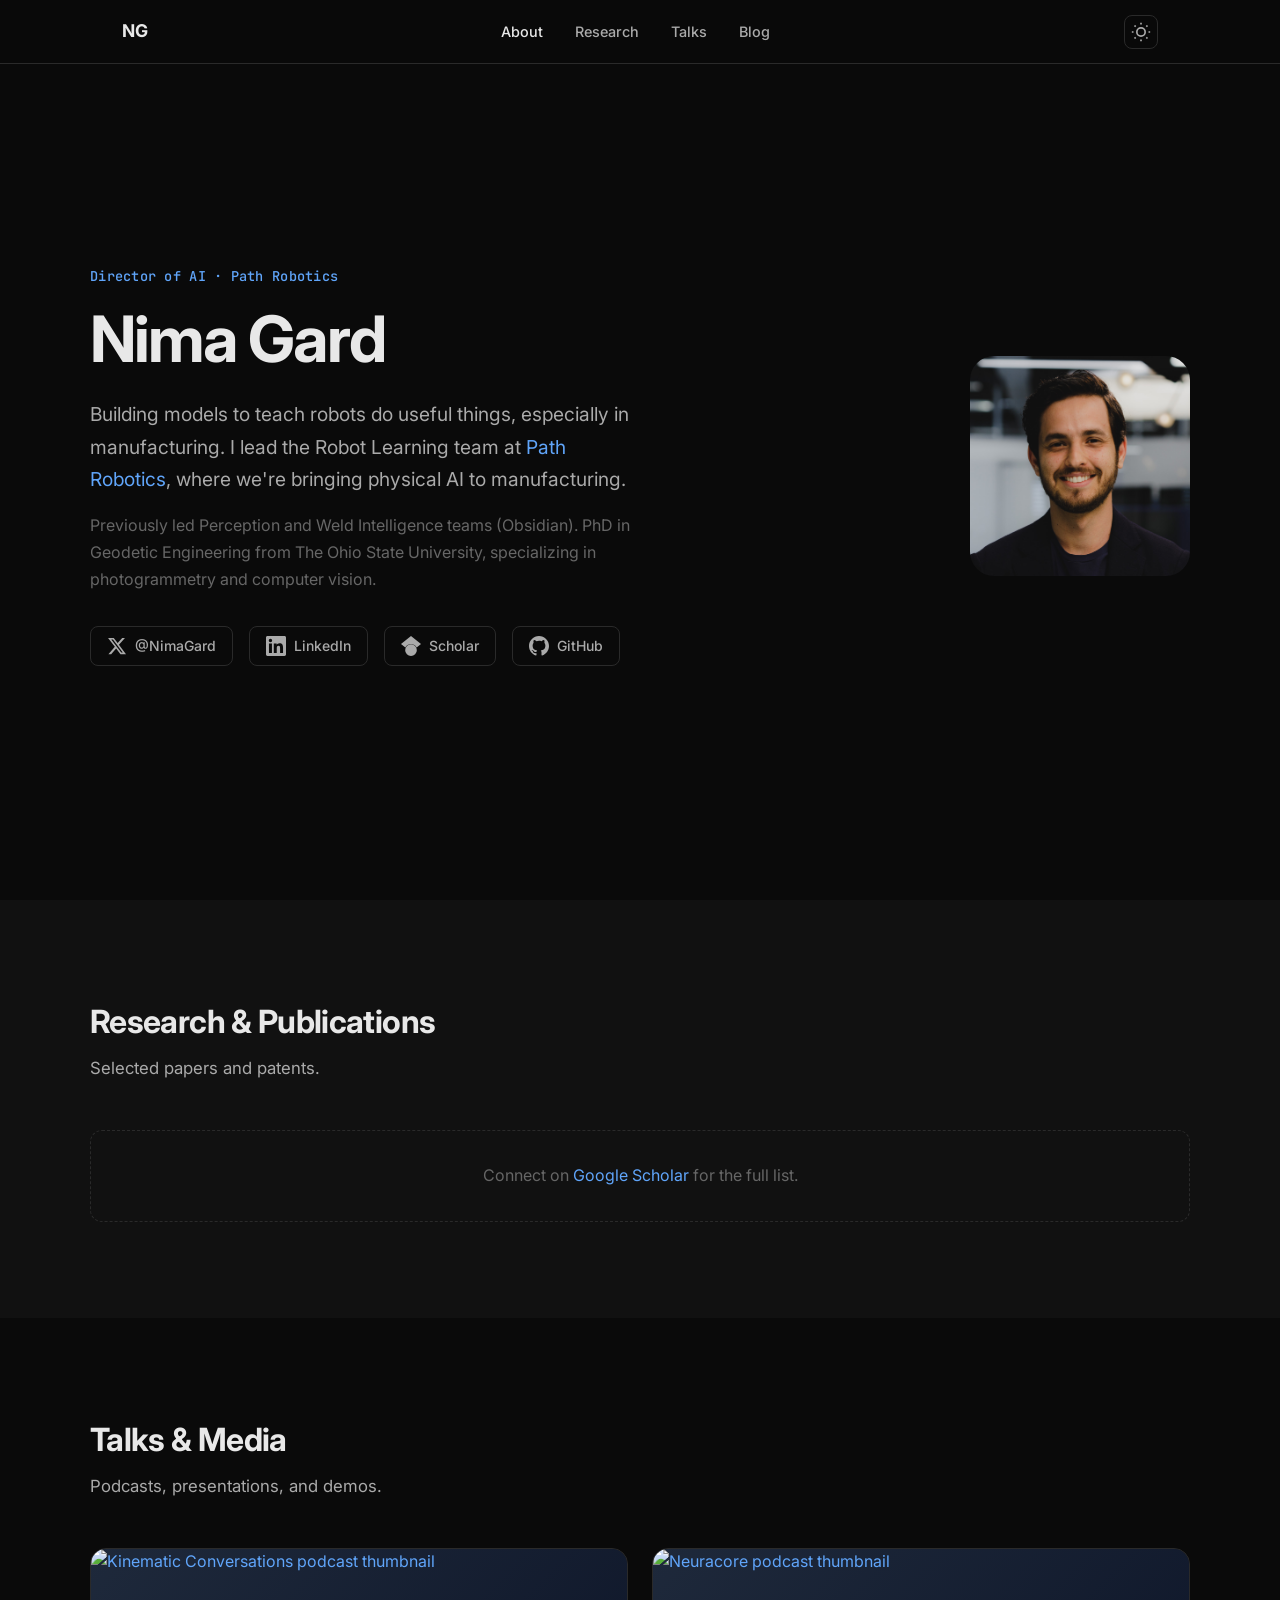
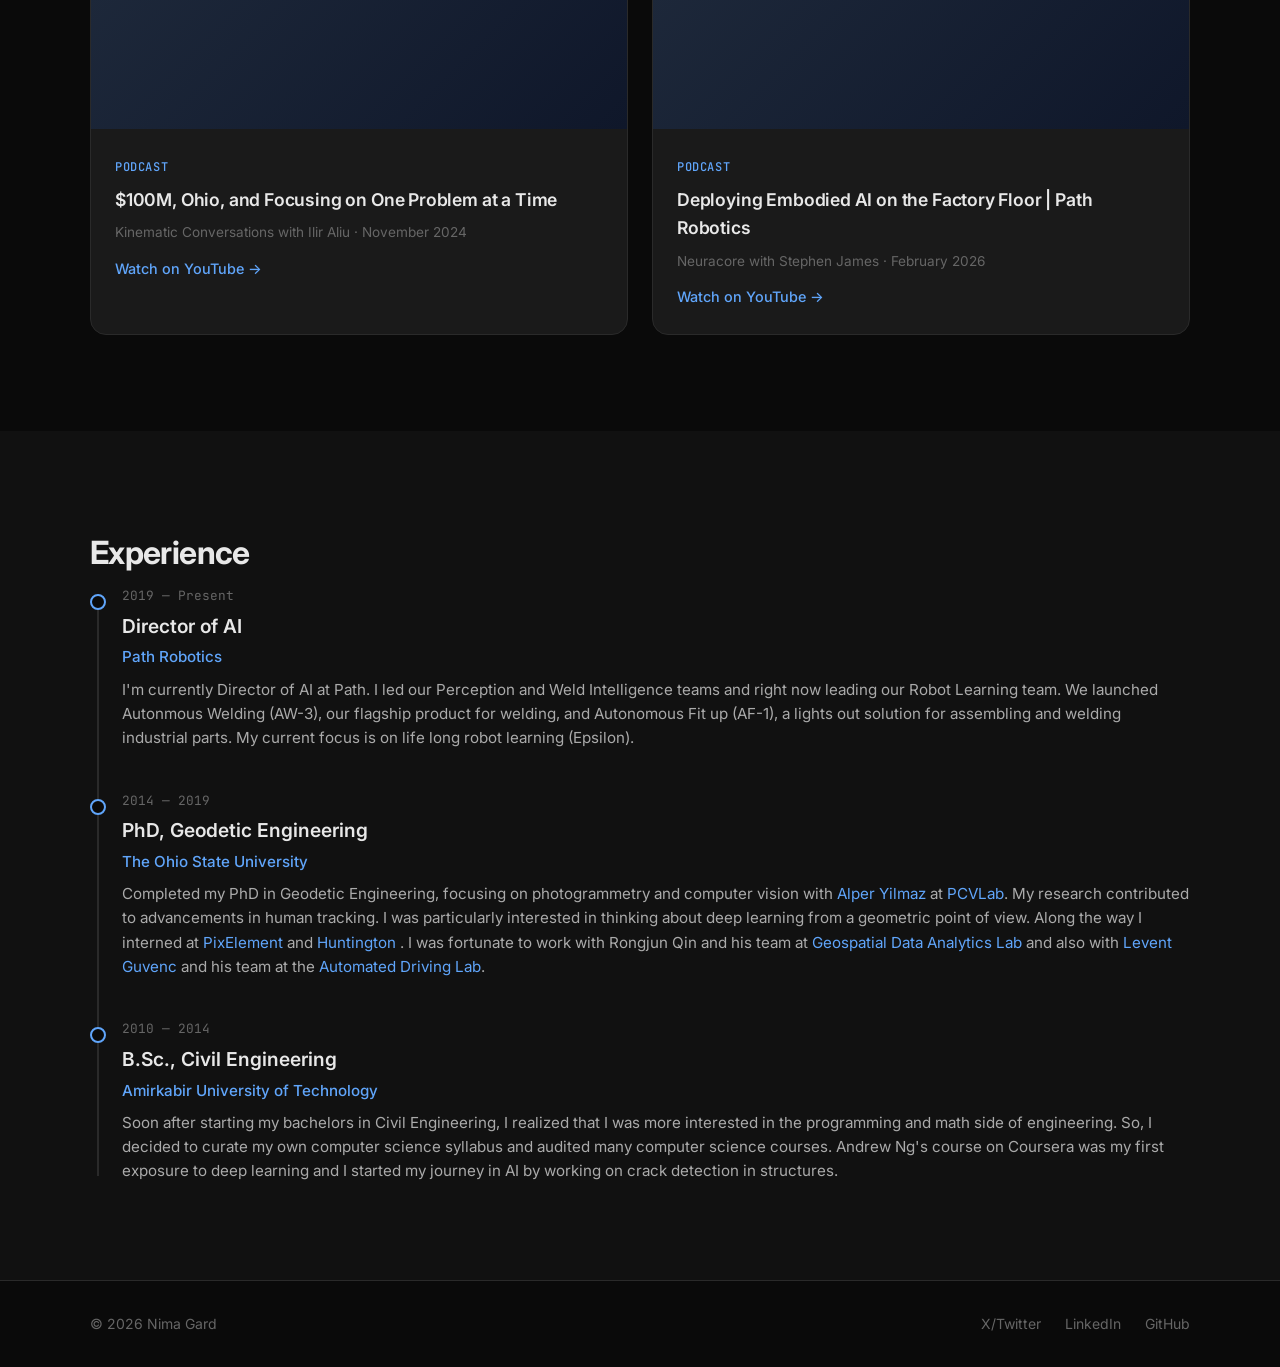
==== index.html @ 70d36909 "Initial personal site: about, blog, talks, experience Static site with dark/light theme, scroll anim" ====
<!DOCTYPE html>
<html lang="en" data-theme="dark">

<head>
    <meta charset="UTF-8">
    <meta name="viewport" content="width=device-width, initial-scale=1.0">
    <title>Nima Gard - Director of AI</title>
    <meta name="description"
        content="Nima Gard - Director of AI at Path Robotics. Building models to teach robots do useful things.">
    <link rel="stylesheet" href="css/style.css">
    <link rel="preconnect" href="https://fonts.googleapis.com">
    <link rel="preconnect" href="https://fonts.gstatic.com" crossorigin>
    <link
        href="https://fonts.googleapis.com/css2?family=Inter:wght@300;400;500;600;700&family=JetBrains+Mono:wght@400;500&display=swap"
        rel="stylesheet">
</head>

<body>
    <nav class="nav">
        <div class="nav-inner">
            <a href="/" class="nav-logo">NG</a>
            <div class="nav-links">
                <a href="#about">About</a>
                <!-- <a href="#projects">Projects</a> -->
                <a href="#research">Research</a>
                <a href="#talks">Talks</a>
                <a href="blog/">Blog</a>
            </div>
            <button class="theme-toggle" aria-label="Toggle theme">
                <svg class="icon-sun" width="20" height="20" viewBox="0 0 24 24" fill="none" stroke="currentColor"
                    stroke-width="2">
                    <circle cx="12" cy="12" r="5" />
                    <path
                        d="M12 1v2M12 21v2M4.22 4.22l1.42 1.42M18.36 18.36l1.42 1.42M1 12h2M21 12h2M4.22 19.78l1.42-1.42M18.36 5.64l1.42-1.42" />
                </svg>
                <svg class="icon-moon" width="20" height="20" viewBox="0 0 24 24" fill="none" stroke="currentColor"
                    stroke-width="2">
                    <path d="M21 12.79A9 9 0 1 1 11.21 3 7 7 0 0 0 21 12.79z" />
                </svg>
            </button>
        </div>
    </nav>

    <header class="hero" id="about">
        <div class="hero-content">
            <div class="hero-text">
                <div class="hero-label anim-fade-up">Director of AI &middot; Path Robotics</div>
                <h1 class="hero-title anim-fade-up" style="--delay: 0.1s">Nima Gard</h1>
                <p class="hero-bio anim-fade-up" style="--delay: 0.2s">
                    Building models to teach robots do useful things, especially in manufacturing.
                    I lead the Robot Learning team at <a href="https://path-robotics.com" target="_blank">Path
                        Robotics</a>,
                    where we're bringing physical AI to manufacturing.
                </p>
                <p class="hero-bio-secondary anim-fade-up" style="--delay: 0.3s">
                    Previously led Perception and Weld Intelligence teams (Obsidian). PhD in Geodetic Engineering
                    from The Ohio State University, specializing in photogrammetry and computer vision.
                </p>
                <div class="hero-links anim-fade-up" style="--delay: 0.4s">
                    <a href="https://twitter.com/NimaGard" target="_blank" class="social-link">
                        <svg width="20" height="20" viewBox="0 0 24 24" fill="currentColor">
                            <path
                                d="M18.244 2.25h3.308l-7.227 8.26 8.502 11.24H16.17l-5.214-6.817L4.99 21.75H1.68l7.73-8.835L1.254 2.25H8.08l4.713 6.231zm-1.161 17.52h1.833L7.084 4.126H5.117z" />
                        </svg>
                        <span>@NimaGard</span>
                    </a>
                    <a href="https://linkedin.com/in/nimagard" target="_blank" class="social-link">
                        <svg width="20" height="20" viewBox="0 0 24 24" fill="currentColor">
                            <path
                                d="M20.447 20.452h-3.554v-5.569c0-1.328-.027-3.037-1.852-3.037-1.853 0-2.136 1.445-2.136 2.939v5.667H9.351V9h3.414v1.561h.046c.477-.9 1.637-1.85 3.37-1.85 3.601 0 4.267 2.37 4.267 5.455v6.286zM5.337 7.433a2.062 2.062 0 0 1-2.063-2.065 2.064 2.064 0 1 1 2.063 2.065zm1.782 13.019H3.555V9h3.564v11.452zM22.225 0H1.771C.792 0 0 .774 0 1.729v20.542C0 23.227.792 24 1.771 24h20.451C23.2 24 24 23.227 24 22.271V1.729C24 .774 23.2 0 22.222 0h.003z" />
                        </svg>
                        <span>LinkedIn</span>
                    </a>
                    <a href="https://scholar.google.com/citations?user=z1eJXgYAAAAJ&hl=en&authuser=1" target="_blank"
                        class="social-link">
                        <svg width="20" height="20" viewBox="0 0 24 24" fill="currentColor">
                            <path
                                d="M5.242 13.769L0 9.5 12 0l12 9.5-5.242 4.269C17.548 11.249 14.978 9.5 12 9.5c-2.977 0-5.548 1.748-6.758 4.269zM12 10a7 7 0 1 0 0 14 7 7 0 0 0 0-14z" />
                        </svg>
                        <span>Scholar</span>
                    </a>
                    <a href="https://github.com/nimagard" target="_blank" class="social-link">
                        <svg width="20" height="20" viewBox="0 0 24 24" fill="currentColor">
                            <path
                                d="M12 0c-6.626 0-12 5.373-12 12 0 5.302 3.438 9.8 8.207 11.387.599.111.793-.261.793-.577v-2.234c-3.338.726-4.033-1.416-4.033-1.416-.546-1.387-1.333-1.756-1.333-1.756-1.089-.745.083-.729.083-.729 1.205.084 1.839 1.237 1.839 1.237 1.07 1.834 2.807 1.304 3.492.997.107-.775.418-1.305.762-1.604-2.665-.305-5.467-1.334-5.467-5.931 0-1.311.469-2.381 1.236-3.221-.124-.303-.535-1.524.117-3.176 0 0 1.008-.322 3.301 1.23A11.509 11.509 0 0 1 12 5.803c1.02.005 2.047.138 3.006.404 2.291-1.552 3.297-1.23 3.297-1.23.653 1.653.242 2.874.118 3.176.77.84 1.235 1.911 1.235 3.221 0 4.609-2.807 5.624-5.479 5.921.43.372.823 1.102.823 2.222v3.293c0 .319.192.694.801.576C20.566 21.797 24 17.3 24 12c0-6.627-5.373-12-12-12z" />
                        </svg>
                        <span>GitHub</span>
                    </a>
                </div>
            </div>
            <div class="hero-visual anim-fade-up" style="--delay: 0.3s">
                <div class="hero-photo-wrapper">
                    <img src="assets/Nima_Gard_Headshot.jpg" alt="Nima Gard" class="hero-photo">
                </div>
            </div>
        </div>
    </header>

    <!--
    <section class="section" id="projects">
        <div class="section-inner">
            <h2 class="section-title anim-fade-up">Projects</h2>
            <p class="section-subtitle anim-fade-up">Key initiatives I've led or contributed to.</p>

            <div class="project-grid">
                <article class="project-card featured anim-fade-up">
                    <div class="project-card-visual">
                        <div class="project-placeholder-img">
                            <span>AF-1</span>
                        </div>
                    </div>
                    <div class="project-card-content">
                        <div class="project-tags">
                            <span class="tag">Robot Learning</span>
                            <span class="tag">Manufacturing</span>
                            <span class="tag">Autonomy</span>
                        </div>
                        <h3>Autonomous Fit-up (AF-1)</h3>
                        <p>A lights-out solution for assembling and welding industrial parts.
                           AF-1 represents a fundamental shift in how manufacturing is done &mdash;
                           robots that can perceive, plan, and execute complex assembly tasks autonomously.</p>
                        <a href="#" class="project-link">Learn more &rarr;</a>
                    </div>
                </article>

                <article class="project-card anim-fade-up">
                    <div class="project-card-content">
                        <div class="project-tags">
                            <span class="tag">World Models</span>
                            <span class="tag">Manufacturing</span>
                        </div>
                        <h3>World Models for Manufacturing</h3>
                        <p>Building the first world model for manufacturing &mdash; enabling robots to
                           understand and predict the physical dynamics of industrial processes.</p>
                        <a href="#" class="project-link">Coming soon &rarr;</a>
                    </div>
                </article>

                <article class="project-card anim-fade-up">
                    <div class="project-card-content">
                        <div class="project-tags">
                            <span class="tag">Perception</span>
                            <span class="tag">3D Vision</span>
                        </div>
                        <h3>Industrial Perception Pipeline</h3>
                        <p>Led the development of Path's perception stack &mdash; from 3D sensing
                           to semantic understanding of weld joints and part geometry.</p>
                        <a href="#" class="project-link">Coming soon &rarr;</a>
                    </div>
                </article>

                <article class="project-card anim-fade-up">
                    <div class="project-card-content">
                        <div class="project-tags">
                            <span class="tag">Deep Learning</span>
                            <span class="tag">Weld Quality</span>
                        </div>
                        <h3>Weld Intelligence</h3>
                        <p>Built ML systems for real-time weld quality assessment and adaptive
                           control, enabling robots to adjust welding parameters on the fly.</p>
                        <a href="#" class="project-link">Coming soon &rarr;</a>
                    </div>
                </article>
            </div>
        </div>
    </section>
    -->

    <section class="section section-alt" id="research">
        <div class="section-inner">
            <h2 class="section-title anim-fade-up">Research & Publications</h2>
            <p class="section-subtitle anim-fade-up">Selected papers and patents.</p>

            <div class="research-list">
                <!-- <article class="research-item anim-fade-up">
                    <div class="research-year">2019</div>
                    <div class="research-content">
                        <h3>PhD Dissertation: Advances in Human Tracking</h3>
                        <p class="research-authors">Nima Gard &middot; The Ohio State University</p>
                        <p class="research-venue">Geodetic Engineering, Photogrammetry & Computer Vision</p>
                        <p class="research-desc">Geometric approaches to deep learning for human tracking
                            in complex environments. Advised by Alper Yilmaz at PCVLab.</p>
                    </div>
                </article> -->

                <!-- Placeholder for more papers - add yours here -->
                <div class="research-placeholder anim-fade-up">
                    <p>Connect on <a href="https://scholar.google.com/citations?user=z1eJXgYAAAAJ&hl=en&authuser=1"
                            target="_blank">Google Scholar</a> for the full list.</p>
                </div>
            </div>

            <!-- <h3 class="subsection-title anim-fade-up" style="margin-top: 4rem;">Patents</h3>
            <div class="research-list">
                <div class="research-placeholder anim-fade-up">
                    <p>Patent listings coming soon.</p>
                </div>
            </div> -->
        </div>
    </section>

    <section class="section" id="talks">
        <div class="section-inner">
            <h2 class="section-title anim-fade-up">Talks & Media</h2>
            <p class="section-subtitle anim-fade-up">Podcasts, presentations, and demos.</p>

            <div class="talks-grid">
                <article class="talk-card anim-fade-up">
                    <div class="talk-card-visual">
                        <img src="https://img.youtube.com/vi/qgY5D-3DAMU/maxresdefault.jpg" alt="Kinematic Conversations podcast thumbnail" class="talk-thumbnail">
                    </div>
                    <div class="talk-card-content">
                        <span class="talk-type">Podcast</span>
                        <h3>$100M, Ohio, and Focusing on One Problem at a Time</h3>
                        <p class="talk-meta">Kinematic Conversations with Ilir Aliu &middot; November 2024</p>
                        <a href="https://www.youtube.com/watch?si=tFGItg5Ljeah4_jC&v=qgY5D-3DAMU&feature=youtu.be"
                            target="_blank" class="project-link">Watch on
                            YouTube &rarr;</a>
                    </div>
                </article>

                <!-- Add more talks/videos here -->
                <article class="talk-card anim-fade-up">
                    <div class="talk-card-visual">
                        <img src="https://img.youtube.com/vi/ih_zDd2tusk/maxresdefault.jpg" alt="Neuracore podcast thumbnail" class="talk-thumbnail">
                    </div>
                    <div class="talk-card-content">
                        <span class="talk-type">Podcast</span>
                        <h3>Deploying Embodied AI on the Factory Floor | Path Robotics</h3>
                        </h3>
                        <p class="talk-meta">Neuracore with Stephen James &middot; February 2026</p>
                        <a href="https://www.youtube.com/watch?si=DGUNWsRU-8jiRZxO&v=ih_zDd2tusk&feature=youtu.be"
                            target="_blank" class="project-link">Watch on YouTube &rarr;</a>
                    </div>
                </article>
            </div>
        </div>
    </section>

    <section class="section section-alt" id="experience">
        <div class="section-inner">
            <h2 class="section-title anim-fade-up">Experience</h2>
            <div class="timeline">
                <div class="timeline-item anim-fade-up">
                    <div class="timeline-marker"></div>
                    <div class="timeline-content">
                        <div class="timeline-date">2019 &mdash; Present</div>
                        <h3>Director of AI</h3>
                        <p class="timeline-org">Path Robotics</p>
                        <p>I'm currently Director of AI at Path. I led our Perception and Weld Intelligence teams and
                            right now leading our Robot Learning team. We launched Autonmous Welding (AW-3), our
                            flagship
                            product for welding, and Autonomous Fit up (AF-1), a lights out
                            solution for assembling and welding industrial parts. My current focus is on life long
                            robot learning (Epsilon).</p>
                    </div>
                </div>
                <div class="timeline-item anim-fade-up">
                    <div class="timeline-marker"></div>
                    <div class="timeline-content">
                        <div class="timeline-date">2014 &mdash; 2019</div>
                        <h3>PhD, Geodetic Engineering</h3>
                        <p class="timeline-org">The Ohio State University</p>
                        <p>Completed my PhD in Geodetic Engineering, focusing on photogrammetry and computer vision with
                            <a href="https://ceg.osu.edu/people/yilmaz.15" target="_blank">Alper Yilmaz</a> at <a
                                href="https://u.osu.edu/pcvlab/" target="_blank">PCVLab</a>. My research contributed to
                            advancements
                            in human tracking.
                            I was particularly interested in thinking about deep learning from a geometric point of
                            view. Along the way I interned at <a href="https://www.pixelement.com/"
                                target="_blank">PixElement</a> and
                            <a href="https://www.huntington.com/" target="_blank">Huntington </a>.
                            I was fortunate to work with Rongjun Qin and his team at <a
                                href="https://u.osu.edu/qin.324/" target="_blank">Geospatial Data Analytics
                                Lab</a> and also with <a href="https://mae.osu.edu/people/guvenc.1"
                                target="_blank">Levent
                                Guvenc</a> and his team at the <a href="https://car.osu.edu/" target="_blank">Automated
                                Driving
                                Lab</a>.
                        </p>
                    </div>
                </div>
                <div class="timeline-item anim-fade-up">
                    <div class="timeline-marker"></div>
                    <div class="timeline-content">
                        <div class="timeline-date">2010 &mdash; 2014</div>
                        <h3>B.Sc., Civil Engineering</h3>
                        <p class="timeline-org">Amirkabir University of Technology</p>
                        <p>Soon after starting my bachelors in Civil Engineering, I realized that I was more interested
                            in the programming and math side of engineering. So, I decided to curate my own computer
                            science syllabus and audited many computer science courses. Andrew Ng's course on Coursera
                            was my first exposure to deep learning and I started my journey in AI by working on crack
                            detection in structures.</p>
                    </div>
                </div>
            </div>
        </div>
    </section>

    <footer class="footer">
        <div class="footer-inner">
            <p>&copy; 2026 Nima Gard</p>
            <div class="footer-links">
                <a href="https://twitter.com/NimaGard" target="_blank">X/Twitter</a>
                <a href="https://linkedin.com/in/nimagard" target="_blank">LinkedIn</a>
                <a href="https://github.com/nimagard" target="_blank">GitHub</a>
            </div>
        </div>
    </footer>

    <script src="js/main.js"></script>
</body>

</html>
---- css/style.css ----
/* ========================================
   Variables & Reset
   ======================================== */
:root {
    --font-sans: 'Inter', -apple-system, BlinkMacSystemFont, sans-serif;
    --font-mono: 'JetBrains Mono', monospace;

    --max-width: 1100px;
    --nav-height: 64px;

    /* Light theme */
    --bg: #fafafa;
    --bg-alt: #f0f0f0;
    --surface: #ffffff;
    --text: #1a1a1a;
    --text-secondary: #555;
    --text-tertiary: #888;
    --border: #e0e0e0;
    --accent: #2563eb;
    --accent-hover: #1d4ed8;
    --tag-bg: #e8edf5;
    --tag-text: #2563eb;
    --card-shadow: 0 1px 3px rgba(0, 0, 0, 0.06), 0 1px 2px rgba(0, 0, 0, 0.04);
    --card-shadow-hover: 0 10px 30px rgba(0, 0, 0, 0.08);
    --nav-bg: rgba(250, 250, 250, 0.85);
}

[data-theme="dark"] {
    --bg: #0a0a0a;
    --bg-alt: #111;
    --surface: #1a1a1a;
    --text: #e8e8e8;
    --text-secondary: #aaa;
    --text-tertiary: #666;
    --border: #2a2a2a;
    --accent: #60a5fa;
    --accent-hover: #93bbfd;
    --tag-bg: #1e293b;
    --tag-text: #60a5fa;
    --card-shadow: 0 1px 3px rgba(0, 0, 0, 0.3);
    --card-shadow-hover: 0 10px 30px rgba(0, 0, 0, 0.4);
    --nav-bg: rgba(10, 10, 10, 0.85);
}

*,
*::before,
*::after {
    margin: 0;
    padding: 0;
    box-sizing: border-box;
}

html {
    scroll-behavior: smooth;
    scroll-padding-top: var(--nav-height);
}

body {
    font-family: var(--font-sans);
    background: var(--bg);
    color: var(--text);
    line-height: 1.6;
    -webkit-font-smoothing: antialiased;
}

a {
    color: var(--accent);
    text-decoration: none;
    transition: color 0.2s;
}

a:hover {
    color: var(--accent-hover);
}

/* ========================================
   Navigation
   ======================================== */
.nav {
    position: fixed;
    top: 0;
    left: 0;
    right: 0;
    height: var(--nav-height);
    background: var(--nav-bg);
    backdrop-filter: blur(12px);
    -webkit-backdrop-filter: blur(12px);
    border-bottom: 1px solid var(--border);
    z-index: 100;
}

.nav-inner {
    max-width: var(--max-width);
    margin: 0 auto;
    padding: 0 2rem;
    height: 100%;
    display: flex;
    align-items: center;
    justify-content: space-between;
}

.nav-logo {
    font-weight: 700;
    font-size: 1.1rem;
    color: var(--text);
    letter-spacing: -0.02em;
}

.nav-links {
    display: flex;
    gap: 2rem;
}

.nav-links a {
    color: var(--text-secondary);
    font-size: 0.9rem;
    font-weight: 500;
    transition: color 0.2s;
}

.nav-links a:hover {
    color: var(--text);
}

.theme-toggle {
    background: none;
    border: 1px solid var(--border);
    border-radius: 8px;
    padding: 6px;
    cursor: pointer;
    color: var(--text-secondary);
    display: flex;
    align-items: center;
    justify-content: center;
    transition: color 0.2s, border-color 0.2s;
}

.theme-toggle:hover {
    color: var(--text);
    border-color: var(--text-tertiary);
}

[data-theme="dark"] .icon-sun {
    display: block;
}

[data-theme="dark"] .icon-moon {
    display: none;
}

[data-theme="light"] .icon-sun,
:root:not([data-theme="dark"]) .icon-sun {
    display: none;
}

[data-theme="light"] .icon-moon,
:root:not([data-theme="dark"]) .icon-moon {
    display: block;
}

/* ========================================
   Hero
   ======================================== */
.hero {
    min-height: 100vh;
    display: flex;
    align-items: center;
    padding: calc(var(--nav-height) + 2rem) 2rem 4rem;
}

.hero-content {
    max-width: var(--max-width);
    margin: 0 auto;
    width: 100%;
    display: grid;
    grid-template-columns: 1fr auto;
    gap: 4rem;
    align-items: center;
}

.hero-label {
    font-family: var(--font-mono);
    font-size: 0.85rem;
    color: var(--accent);
    font-weight: 500;
    margin-bottom: 1rem;
    letter-spacing: 0.02em;
}

.hero-title {
    font-size: clamp(2.5rem, 6vw, 4rem);
    font-weight: 700;
    letter-spacing: -0.03em;
    line-height: 1.1;
    margin-bottom: 1.5rem;
}

.hero-bio {
    font-size: 1.2rem;
    color: var(--text-secondary);
    max-width: 560px;
    line-height: 1.7;
    margin-bottom: 1rem;
}

.hero-bio-secondary {
    font-size: 1rem;
    color: var(--text-tertiary);
    max-width: 560px;
    line-height: 1.7;
    margin-bottom: 2rem;
}

.hero-links {
    display: flex;
    flex-wrap: wrap;
    gap: 1rem;
}

.social-link {
    display: inline-flex;
    align-items: center;
    gap: 0.5rem;
    padding: 0.5rem 1rem;
    border: 1px solid var(--border);
    border-radius: 8px;
    color: var(--text-secondary);
    font-size: 0.875rem;
    font-weight: 500;
    transition: all 0.2s;
}

.social-link:hover {
    color: var(--text);
    border-color: var(--text-tertiary);
    transform: translateY(-1px);
}

.hero-visual {
    display: flex;
    justify-content: center;
}

.hero-photo-wrapper {
    width: 220px;
    height: 220px;
    border-radius: 24px;
    overflow: hidden;
}

.hero-photo {
    width: 100%;
    height: 100%;
    object-fit: cover;
    object-position: 50% 20%;
    transform: scale(2);
    transform-origin: 55% 0%;
}

.hero-photo-placeholder {
    width: 220px;
    height: 220px;
    border-radius: 24px;
    background: linear-gradient(135deg, var(--accent), #8b5cf6);
    display: flex;
    align-items: center;
    justify-content: center;
    color: white;
    font-size: 3rem;
    font-weight: 700;
    letter-spacing: -0.02em;
}

/* ========================================
   Sections
   ======================================== */
.section {
    padding: 6rem 2rem;
}

.section-alt {
    background: var(--bg-alt);
}

.section-inner {
    max-width: var(--max-width);
    margin: 0 auto;
}

.section-title {
    font-size: 2rem;
    font-weight: 700;
    letter-spacing: -0.02em;
    margin-bottom: 0.5rem;
}

.section-subtitle {
    color: var(--text-secondary);
    font-size: 1.05rem;
    margin-bottom: 3rem;
}

.subsection-title {
    font-size: 1.4rem;
    font-weight: 600;
    letter-spacing: -0.01em;
}

/* ========================================
   Project Cards
   ======================================== */
.project-grid {
    display: grid;
    grid-template-columns: repeat(2, 1fr);
    gap: 1.5rem;
}

.project-card {
    background: var(--surface);
    border: 1px solid var(--border);
    border-radius: 16px;
    overflow: hidden;
    transition: transform 0.3s, box-shadow 0.3s;
    box-shadow: var(--card-shadow);
}

.project-card:hover {
    transform: translateY(-4px);
    box-shadow: var(--card-shadow-hover);
}

.project-card.featured {
    grid-column: 1 / -1;
    display: grid;
    grid-template-columns: 1fr 1fr;
}

.project-card-visual {
    background: linear-gradient(135deg, #1e293b, #0f172a);
    display: flex;
    align-items: center;
    justify-content: center;
    min-height: 200px;
}

.project-placeholder-img {
    color: var(--accent);
    font-size: 3rem;
    font-weight: 700;
    font-family: var(--font-mono);
    opacity: 0.6;
}

.project-card-content {
    padding: 2rem;
}

.project-tags {
    display: flex;
    flex-wrap: wrap;
    gap: 0.5rem;
    margin-bottom: 1rem;
}

.tag {
    font-size: 0.75rem;
    font-weight: 500;
    padding: 0.25rem 0.75rem;
    border-radius: 100px;
    background: var(--tag-bg);
    color: var(--tag-text);
}

.project-card h3 {
    font-size: 1.25rem;
    font-weight: 600;
    margin-bottom: 0.75rem;
    letter-spacing: -0.01em;
}

.project-card p {
    color: var(--text-secondary);
    font-size: 0.95rem;
    line-height: 1.6;
    margin-bottom: 1rem;
}

.project-link {
    font-size: 0.9rem;
    font-weight: 500;
}

/* ========================================
   Research
   ======================================== */
.research-list {
    display: flex;
    flex-direction: column;
    gap: 1.5rem;
}

.research-item {
    display: grid;
    grid-template-columns: 80px 1fr;
    gap: 2rem;
    padding: 1.5rem;
    background: var(--surface);
    border: 1px solid var(--border);
    border-radius: 12px;
    transition: transform 0.2s, box-shadow 0.2s;
}

.research-item:hover {
    transform: translateY(-2px);
    box-shadow: var(--card-shadow-hover);
}

.research-year {
    font-family: var(--font-mono);
    font-size: 0.875rem;
    color: var(--text-tertiary);
    padding-top: 0.2rem;
}

.research-content h3 {
    font-size: 1.1rem;
    font-weight: 600;
    margin-bottom: 0.4rem;
    letter-spacing: -0.01em;
}

.research-authors {
    font-size: 0.9rem;
    color: var(--text-secondary);
    margin-bottom: 0.2rem;
}

.research-venue {
    font-size: 0.85rem;
    color: var(--accent);
    font-weight: 500;
    margin-bottom: 0.5rem;
}

.research-desc {
    font-size: 0.9rem;
    color: var(--text-tertiary);
    line-height: 1.6;
}

.research-placeholder {
    padding: 2rem;
    text-align: center;
    color: var(--text-tertiary);
    border: 1px dashed var(--border);
    border-radius: 12px;
}

/* ========================================
   Talks
   ======================================== */
.talks-grid {
    display: grid;
    grid-template-columns: repeat(2, 1fr);
    gap: 1.5rem;
}

.talk-card {
    background: var(--surface);
    border: 1px solid var(--border);
    border-radius: 16px;
    overflow: hidden;
    transition: transform 0.3s, box-shadow 0.3s;
}

.talk-card:hover {
    transform: translateY(-4px);
    box-shadow: var(--card-shadow-hover);
}

.talk-card-visual {
    background: linear-gradient(135deg, #1e293b, #0f172a);
    display: flex;
    align-items: center;
    justify-content: center;
    height: 180px;
    color: var(--accent);
    overflow: hidden;
}

.talk-thumbnail {
    width: 100%;
    height: 100%;
    object-fit: cover;
}

.talk-placeholder-img {
    display: flex;
    align-items: center;
    justify-content: center;
    opacity: 0.7;
}

.talk-card-content {
    padding: 1.5rem;
}

.talk-type {
    font-family: var(--font-mono);
    font-size: 0.75rem;
    color: var(--accent);
    font-weight: 500;
    text-transform: uppercase;
    letter-spacing: 0.05em;
}

.talk-card h3 {
    font-size: 1.1rem;
    font-weight: 600;
    margin: 0.5rem 0;
    letter-spacing: -0.01em;
}

.talk-meta {
    font-size: 0.85rem;
    color: var(--text-tertiary);
    margin-bottom: 0.75rem;
}

/* ========================================
   Timeline
   ======================================== */
.timeline {
    position: relative;
    padding-left: 2rem;
}

.timeline::before {
    content: '';
    position: absolute;
    left: 7px;
    top: 8px;
    bottom: 8px;
    width: 2px;
    background: var(--border);
}

.timeline-item {
    position: relative;
    padding-bottom: 2.5rem;
}

.timeline-item:last-child {
    padding-bottom: 0;
}

.timeline-marker {
    position: absolute;
    left: -2rem;
    top: 8px;
    width: 16px;
    height: 16px;
    border-radius: 50%;
    background: var(--bg);
    border: 2px solid var(--accent);
}

.timeline-date {
    font-family: var(--font-mono);
    font-size: 0.8rem;
    color: var(--text-tertiary);
    margin-bottom: 0.25rem;
}

.timeline-content h3 {
    font-size: 1.2rem;
    font-weight: 600;
    margin-bottom: 0.25rem;
}

.timeline-org {
    color: var(--accent);
    font-weight: 500;
    font-size: 0.95rem;
    margin-bottom: 0.5rem;
}

.timeline-content p:last-child {
    color: var(--text-secondary);
    font-size: 0.95rem;
}

/* ========================================
   Footer
   ======================================== */
.footer {
    border-top: 1px solid var(--border);
    padding: 2rem;
}

.footer-inner {
    max-width: var(--max-width);
    margin: 0 auto;
    display: flex;
    justify-content: space-between;
    align-items: center;
    color: var(--text-tertiary);
    font-size: 0.875rem;
}

.footer-links {
    display: flex;
    gap: 1.5rem;
}

.footer-links a {
    color: var(--text-tertiary);
    font-size: 0.875rem;
}

.footer-links a:hover {
    color: var(--text);
}

/* ========================================
   Scroll Animations
   ======================================== */
.anim-fade-up {
    opacity: 0;
    transform: translateY(24px);
    transition: opacity 0.6s ease, transform 0.6s ease;
    transition-delay: var(--delay, 0s);
}

.anim-fade-up.visible {
    opacity: 1;
    transform: translateY(0);
}

/* ========================================
   Responsive
   ======================================== */
@media (max-width: 768px) {
    .hero-content {
        grid-template-columns: 1fr;
        gap: 2rem;
        text-align: center;
    }

    .hero-bio,
    .hero-bio-secondary {
        max-width: 100%;
    }

    .hero-links {
        justify-content: center;
    }

    .hero-visual {
        order: -1;
    }

    .hero-photo-wrapper {
        width: 160px;
        height: 160px;
    }

    .hero-photo-placeholder {
        width: 160px;
        height: 160px;
        font-size: 2.5rem;
    }

    .project-grid,
    .talks-grid {
        grid-template-columns: 1fr;
    }

    .project-card.featured {
        grid-template-columns: 1fr;
    }

    .research-item {
        grid-template-columns: 1fr;
        gap: 0.5rem;
    }

    .nav-links {
        gap: 1rem;
    }

    .nav-links a {
        font-size: 0.8rem;
    }

    .footer-inner {
        flex-direction: column;
        gap: 1rem;
        text-align: center;
    }
}

@media (max-width: 480px) {
    .nav-links {
        gap: 0.6rem;
    }

    .section {
        padding: 4rem 1.25rem;
    }

    .hero {
        padding-left: 1.25rem;
        padding-right: 1.25rem;
    }
}
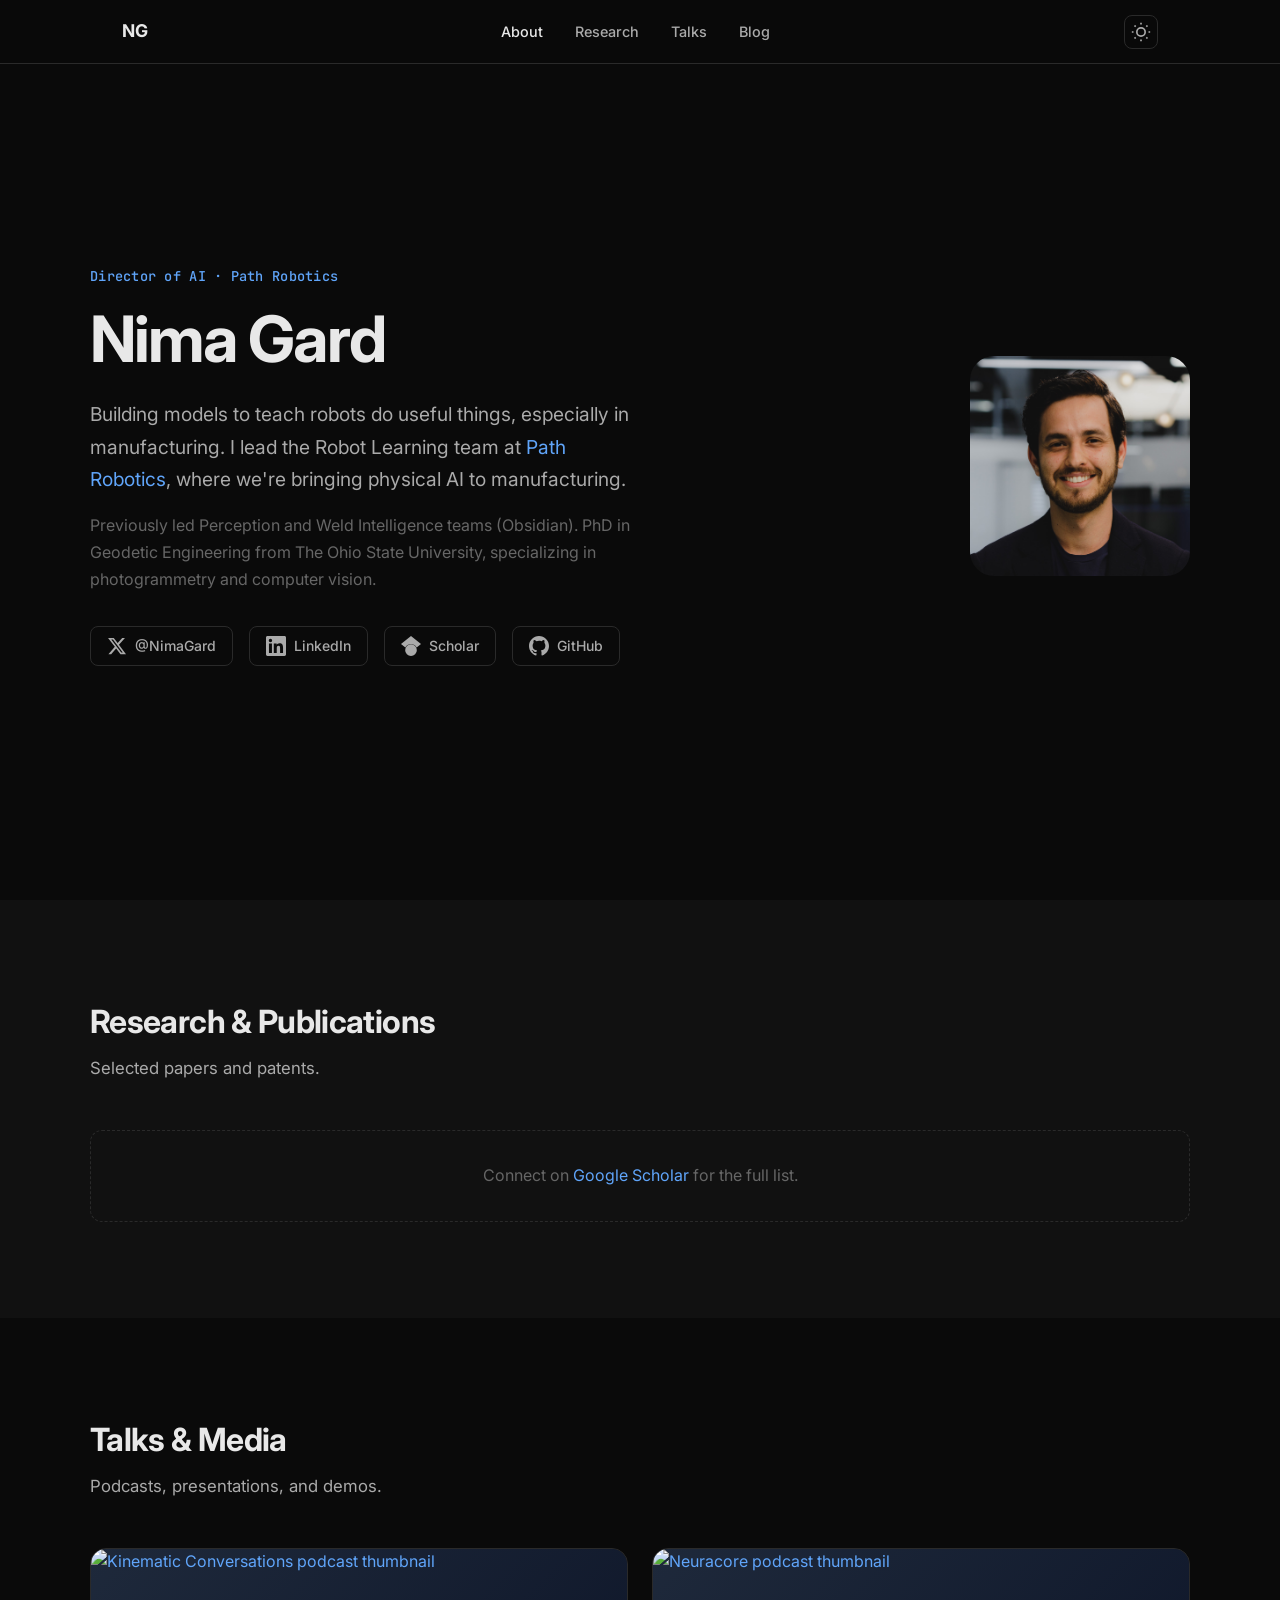
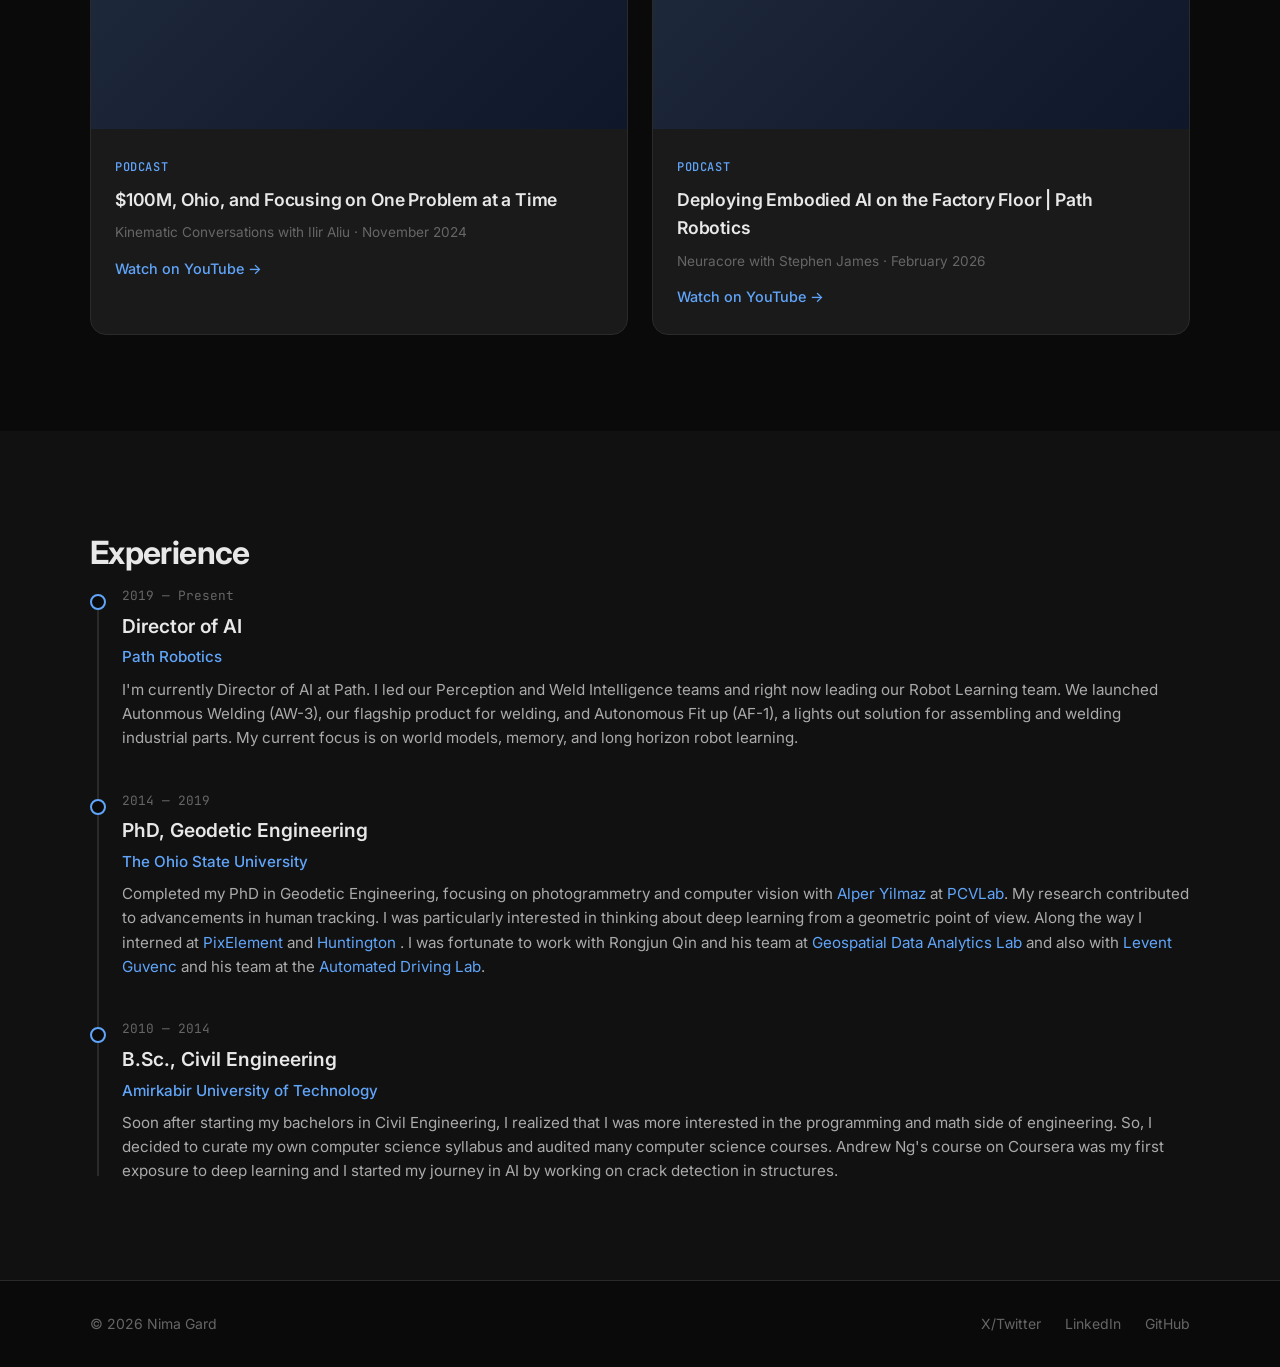
==== commit 7df4ea90: "Personal site: about, blog, talks, experience" ====
--- a/index.html
+++ b/index.html
@@ -207,7 +207,8 @@
             <div class="talks-grid">
                 <article class="talk-card anim-fade-up">
                     <div class="talk-card-visual">
-                        <img src="https://img.youtube.com/vi/qgY5D-3DAMU/maxresdefault.jpg" alt="Kinematic Conversations podcast thumbnail" class="talk-thumbnail">
+                        <img src="https://img.youtube.com/vi/qgY5D-3DAMU/maxresdefault.jpg"
+                            alt="Kinematic Conversations podcast thumbnail" class="talk-thumbnail">
                     </div>
                     <div class="talk-card-content">
                         <span class="talk-type">Podcast</span>
@@ -222,7 +223,8 @@
                 <!-- Add more talks/videos here -->
                 <article class="talk-card anim-fade-up">
                     <div class="talk-card-visual">
-                        <img src="https://img.youtube.com/vi/ih_zDd2tusk/maxresdefault.jpg" alt="Neuracore podcast thumbnail" class="talk-thumbnail">
+                        <img src="https://img.youtube.com/vi/ih_zDd2tusk/maxresdefault.jpg"
+                            alt="Neuracore podcast thumbnail" class="talk-thumbnail">
                     </div>
                     <div class="talk-card-content">
                         <span class="talk-type">Podcast</span>
@@ -251,8 +253,8 @@
                             right now leading our Robot Learning team. We launched Autonmous Welding (AW-3), our
                             flagship
                             product for welding, and Autonomous Fit up (AF-1), a lights out
-                            solution for assembling and welding industrial parts. My current focus is on life long
-                            robot learning (Epsilon).</p>
+                            solution for assembling and welding industrial parts. My current focus is on world models,
+                            memory, and long horizon robot learning.</p>
                     </div>
                 </div>
                 <div class="timeline-item anim-fade-up">
--- a/css/style.css
+++ b/css/style.css
@@ -23,6 +23,8 @@
     --card-shadow: 0 1px 3px rgba(0, 0, 0, 0.06), 0 1px 2px rgba(0, 0, 0, 0.04);
     --card-shadow-hover: 0 10px 30px rgba(0, 0, 0, 0.08);
     --nav-bg: rgba(250, 250, 250, 0.85);
+    --chart-fg: 0, 0, 0;
+    --chart-tooltip-bg: rgba(250, 250, 250, 0.95);
 }
 
 [data-theme="dark"] {
@@ -40,6 +42,8 @@
     --card-shadow: 0 1px 3px rgba(0, 0, 0, 0.3);
     --card-shadow-hover: 0 10px 30px rgba(0, 0, 0, 0.4);
     --nav-bg: rgba(10, 10, 10, 0.85);
+    --chart-fg: 255, 255, 255;
+    --chart-tooltip-bg: rgba(15, 15, 20, 0.95);
 }
 
 *,
